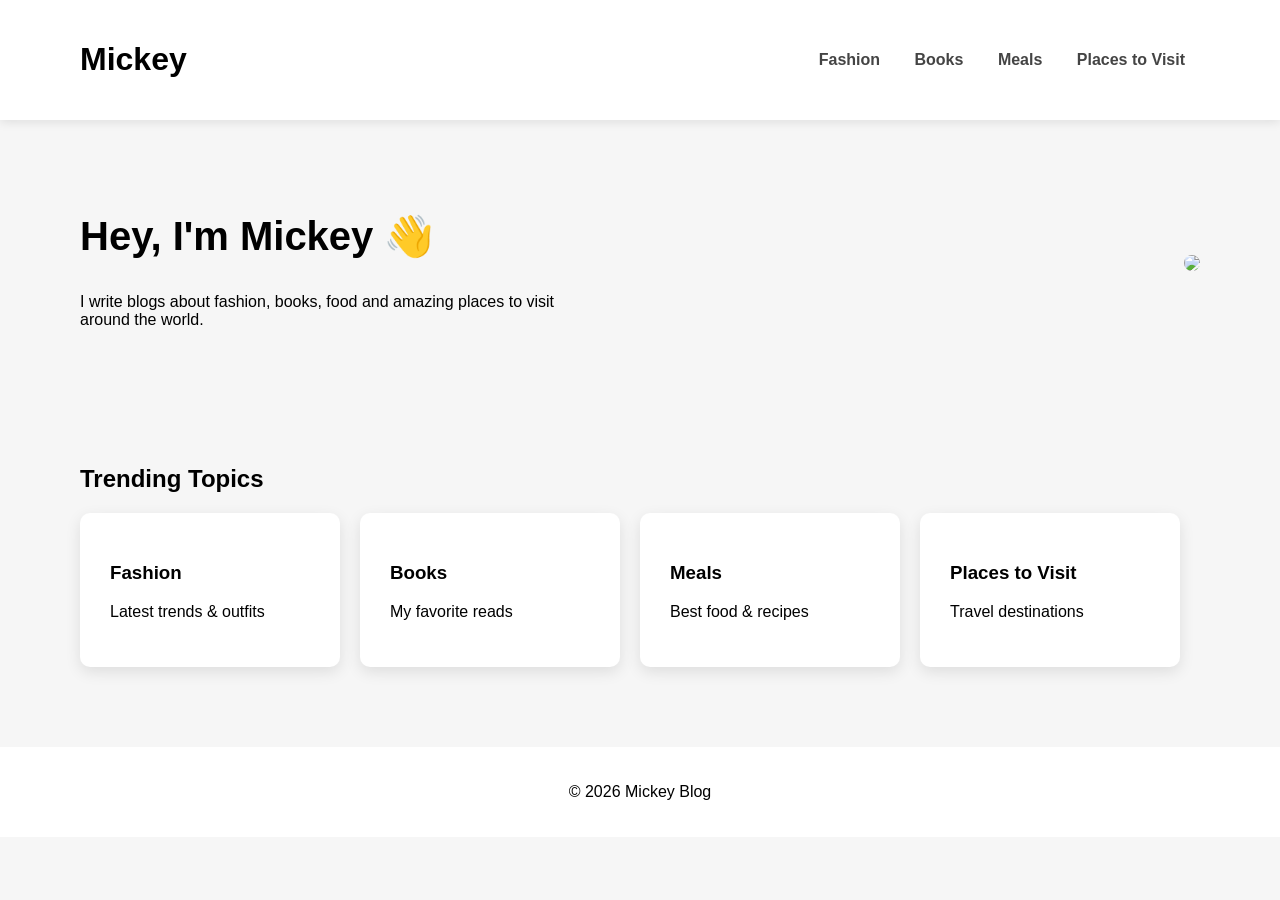
==== index.html @ 3126a3b8 "added new pages (fashion, books, meals, places)" ====
<!DOCTYPE html>
<html lang="en">
<head>
<meta charset="UTF-8">
<meta name="viewport" content="width=device-width, initial-scale=1.0">
<title>Mickey Blog</title>
<link rel="stylesheet" href="style.css">
</head>

<body>

<header>
<h1>Mickey</h1>

<nav>
<a href="fashion.html">Fashion</a>
<a href="books.html">Books</a>
<a href="meals.html">Meals</a>
<a href="places.html">Places to Visit</a>
</nav>

</header>

<section class="hero">

<div class="hero-text">
<h2>Hey, I'm Mickey 👋</h2>
<p>I write blogs about fashion, books, food and amazing places to visit around the world.</p>
</div>

<img src="https://picsum.photos/400/300">

</section>


<section class="categories">

<h2>Trending Topics</h2>

<div class="cards">

<a href="fashion.html" class="card">
<h3>Fashion</h3>
<p>Latest trends & outfits</p>
</a>

<a href="books.html" class="card">
<h3>Books</h3>
<p>My favorite reads</p>
</a>

<a href="meals.html" class="card">
<h3>Meals</h3>
<p>Best food & recipes</p>
</a>

<a href="places.html" class="card">
<h3>Places to Visit</h3>
<p>Travel destinations</p>
</a>

</div>

</section>

<footer>
<p>© 2026 Mickey Blog</p>
</footer>

</body>
</html>
---- style.css ----
body{
font-family: Arial;
margin:0;
background:#f6f6f6;
}

header{
display:flex;
justify-content:space-between;
align-items:center;
padding:20px 80px;
background:white;
box-shadow:0 2px 10px rgba(0,0,0,0.1);
}

nav a{
margin:0 15px;
text-decoration:none;
color:#444;
font-weight:bold;
}

nav a:hover{
color:#ff4b6e;
}

.hero{
display:flex;
justify-content:space-between;
align-items:center;
padding:60px 80px;
}

.hero img{
border-radius:10px;
}

.hero-text{
max-width:500px;
}

.hero-text h2{
font-size:40px;
}

.categories{
padding:40px 80px;
}

.cards{
display:flex;
gap:20px;
flex-wrap:wrap;
}

.card{
background:white;
padding:30px;
border-radius:10px;
width:200px;
text-decoration:none;
color:black;
box-shadow:0 5px 15px rgba(0,0,0,0.1);
transition:0.3s;
}

.card:hover{
transform:translateY(-5px);
background:#ffe7ec;
}

footer{
text-align:center;
padding:20px;
margin-top:40px;
background:white;
}
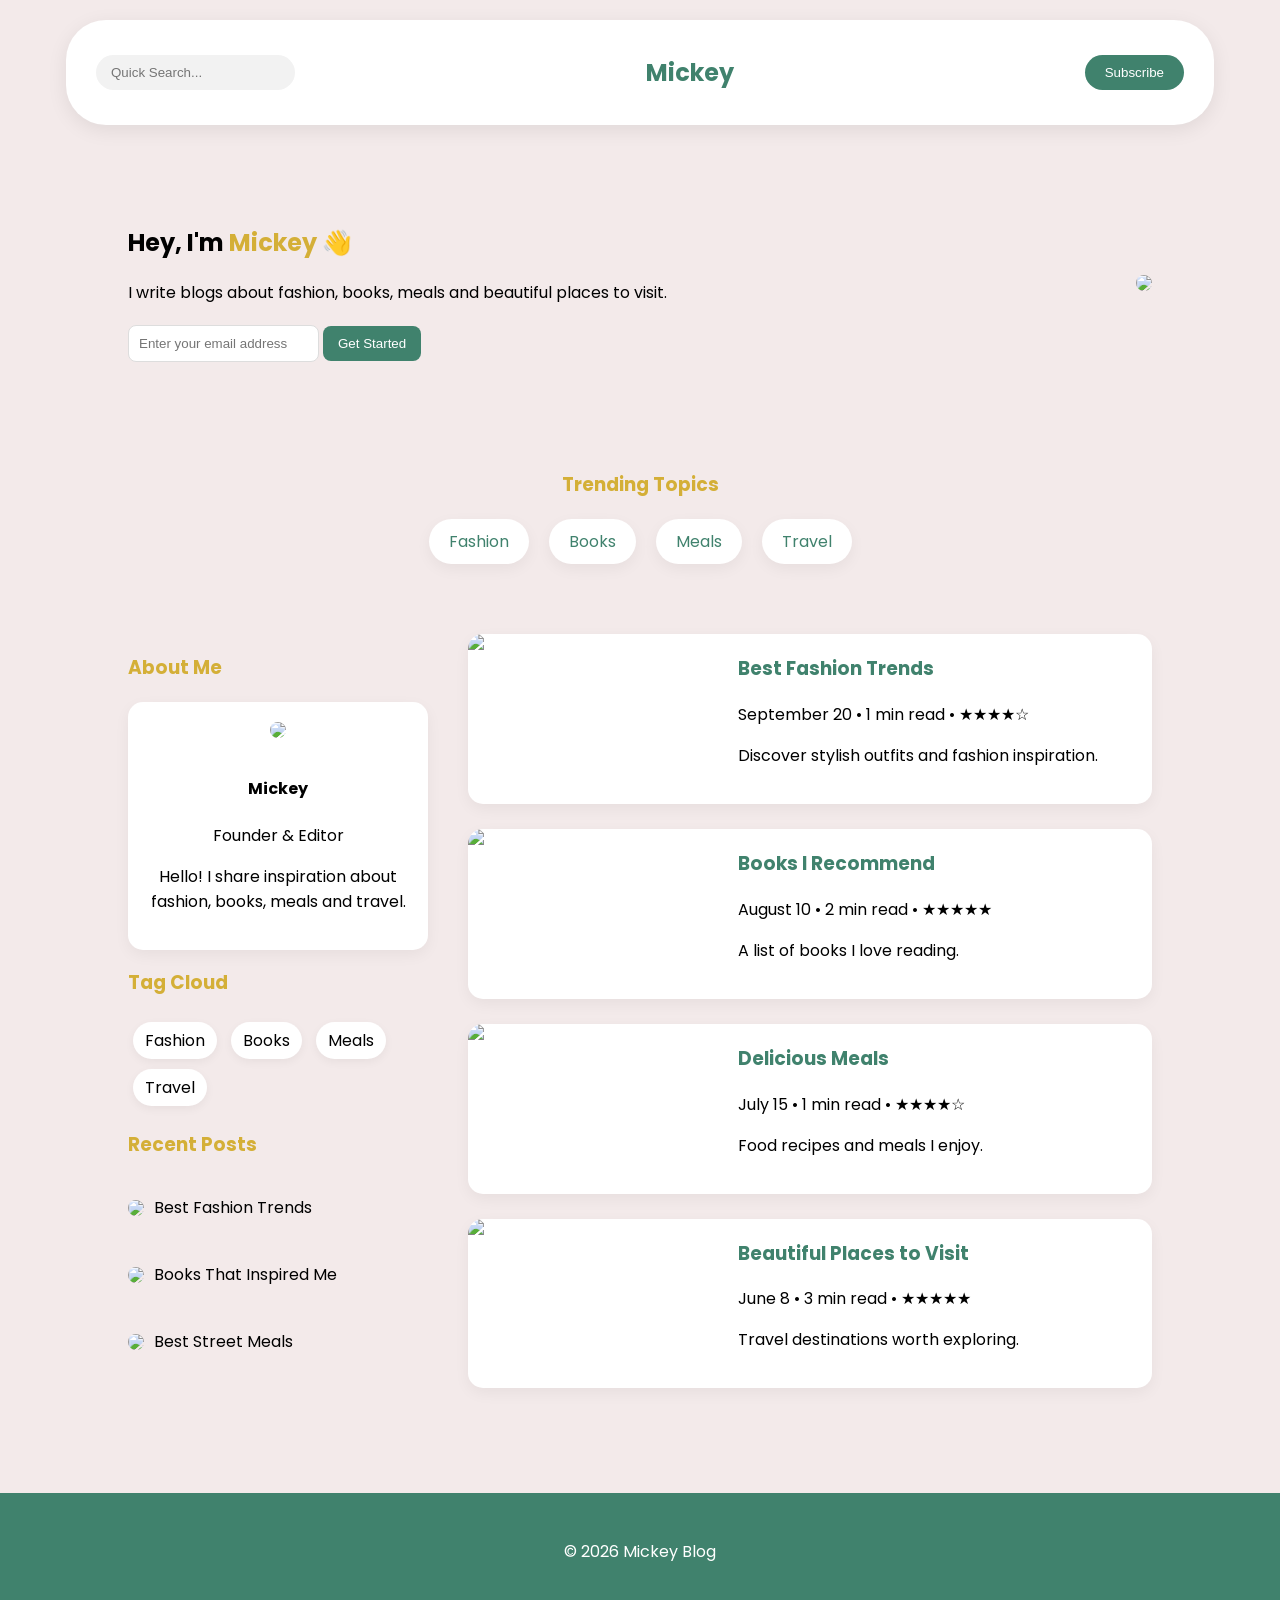
==== commit 551d2f12: "Updated blog pages" ====
--- a/index.html
+++ b/index.html
@@ -4,67 +4,222 @@
 <meta charset="UTF-8">
 <meta name="viewport" content="width=device-width, initial-scale=1.0">
 <title>Mickey Blog</title>
+
 <link rel="stylesheet" href="style.css">
+
+<link href="https://fonts.googleapis.com/css2?family=Poppins:wght@300;400;600&display=swap" rel="stylesheet">
+
 </head>
 
 <body>
 
-<header>
-<h1>Mickey</h1>
-
-<nav>
+<!-- NAVBAR -->
+
+<header class="navbar">
+
+<input class="search" placeholder="Quick Search...">
+
+<h2 class="logo">Mickey</h2>
+
+<button class="subscribe">Subscribe</button>
+
+</header>
+
+
+
+<!-- HERO SECTION -->
+
+<section class="hero">
+
+<div class="hero-text">
+
+<h1>Hey, I'm <span>Mickey</span> 👋</h1>
+
+<p>I write blogs about fashion, books, meals and beautiful places to visit.</p>
+
+<div class="email-box">
+
+<input placeholder="Enter your email address">
+
+<button>Get Started</button>
+
+</div>
+
+</div>
+
+<img src="https://picsum.photos/450/350">
+
+</section>
+
+
+
+<!-- TRENDING TOPICS -->
+
+<section class="trending">
+
+<h3 class="section-title">Trending Topics</h3>
+
+<div class="topics">
+
 <a href="fashion.html">Fashion</a>
 <a href="books.html">Books</a>
 <a href="meals.html">Meals</a>
-<a href="places.html">Places to Visit</a>
-</nav>
-
-</header>
-
-<section class="hero">
-
-<div class="hero-text">
-<h2>Hey, I'm Mickey 👋</h2>
-<p>I write blogs about fashion, books, food and amazing places to visit around the world.</p>
-</div>
-
-<img src="https://picsum.photos/400/300">
+<a href="places.html">Travel</a>
+
+</div>
 
 </section>
 
 
-<section class="categories">
-
-<h2>Trending Topics</h2>
-
-<div class="cards">
-
-<a href="fashion.html" class="card">
-<h3>Fashion</h3>
-<p>Latest trends & outfits</p>
-</a>
-
-<a href="books.html" class="card">
-<h3>Books</h3>
-<p>My favorite reads</p>
-</a>
-
-<a href="meals.html" class="card">
-<h3>Meals</h3>
-<p>Best food & recipes</p>
-</a>
-
-<a href="places.html" class="card">
-<h3>Places to Visit</h3>
-<p>Travel destinations</p>
-</a>
-
-</div>
-
-</section>
+
+<!-- MAIN CONTENT -->
+
+<div class="layout">
+
+
+
+<!-- SIDEBAR -->
+
+<aside>
+
+<h3 class="section-title">About Me</h3>
+
+<div class="about-card">
+
+<img src="https://picsum.photos/80">
+
+<h4>Mickey</h4>
+
+<p>Founder & Editor</p>
+
+<p>Hello! I share inspiration about fashion, books, meals and travel.</p>
+
+</div>
+
+
+
+<h3 class="section-title">Tag Cloud</h3>
+
+<div class="tags">
+
+<span>Fashion</span>
+<span>Books</span>
+<span>Meals</span>
+<span>Travel</span>
+
+</div>
+
+
+
+<h3 class="section-title">Recent Posts</h3>
+
+<div class="recent">
+
+<div class="recent-post">
+<img src="https://picsum.photos/60">
+<p>Best Fashion Trends</p>
+</div>
+
+<div class="recent-post">
+<img src="https://picsum.photos/61">
+<p>Books That Inspired Me</p>
+</div>
+
+<div class="recent-post">
+<img src="https://picsum.photos/62">
+<p>Best Street Meals</p>
+</div>
+
+</div>
+
+</aside>
+
+
+
+<!-- BLOG POSTS -->
+
+<main>
+
+<div class="post">
+
+<img src="https://picsum.photos/350/220">
+
+<div class="post-text">
+
+<h3>Best Fashion Trends</h3>
+
+<p>September 20 • 1 min read • ★★★★☆</p>
+
+<p>Discover stylish outfits and fashion inspiration.</p>
+
+</div>
+
+</div>
+
+
+
+<div class="post">
+
+<img src="https://picsum.photos/351/220">
+
+<div class="post-text">
+
+<h3>Books I Recommend</h3>
+
+<p>August 10 • 2 min read • ★★★★★</p>
+
+<p>A list of books I love reading.</p>
+
+</div>
+
+</div>
+
+
+
+<div class="post">
+
+<img src="https://picsum.photos/352/220">
+
+<div class="post-text">
+
+<h3>Delicious Meals</h3>
+
+<p>July 15 • 1 min read • ★★★★☆</p>
+
+<p>Food recipes and meals I enjoy.</p>
+
+</div>
+
+</div>
+
+
+
+<div class="post">
+
+<img src="https://picsum.photos/353/220">
+
+<div class="post-text">
+
+<h3>Beautiful Places to Visit</h3>
+
+<p>June 8 • 3 min read • ★★★★★</p>
+
+<p>Travel destinations worth exploring.</p>
+
+</div>
+
+</div>
+
+</main>
+
+</div>
+
+
 
 <footer>
+
 <p>© 2026 Mickey Blog</p>
+
 </footer>
 
 </body>
--- a/style.css
+++ b/style.css
@@ -1,77 +1,192 @@
 body{
-font-family: Arial;
+font-family:'Poppins',sans-serif;
+background:#f3eaea;
 margin:0;
-background:#f6f6f6;
 }
 
-header{
+
+
+/* NAVBAR */
+
+.navbar{
+background:white;
+margin:20px auto;
+width:85%;
+padding:15px 30px;
+border-radius:40px;
 display:flex;
 justify-content:space-between;
 align-items:center;
-padding:20px 80px;
-background:white;
-box-shadow:0 2px 10px rgba(0,0,0,0.1);
+box-shadow:0 5px 20px rgba(0,0,0,0.08);
 }
 
-nav a{
-margin:0 15px;
-text-decoration:none;
-color:#444;
-font-weight:bold;
+.logo{
+color:#40826D;
 }
 
-nav a:hover{
-color:#ff4b6e;
+.search{
+border:none;
+background:#f2f2f2;
+padding:10px 15px;
+border-radius:20px;
 }
+
+.subscribe{
+background:#40826D;
+color:white;
+border:none;
+padding:10px 20px;
+border-radius:20px;
+}
+
+
+
+/* HERO */
 
 .hero{
 display:flex;
 justify-content:space-between;
 align-items:center;
-padding:60px 80px;
+padding:60px 10%;
+}
+
+.hero span{
+color:#D4AF37;
 }
 
 .hero img{
 border-radius:10px;
 }
 
-.hero-text{
-max-width:500px;
+.email-box{
+margin-top:20px;
 }
 
-.hero-text h2{
-font-size:40px;
+.email-box input{
+padding:10px;
+border-radius:8px;
+border:1px solid #ddd;
 }
 
-.categories{
-padding:40px 80px;
+.email-box button{
+background:#40826D;
+color:white;
+border:none;
+padding:10px 15px;
+border-radius:8px;
 }
 
-.cards{
-display:flex;
-gap:20px;
-flex-wrap:wrap;
+
+
+/* TRENDING */
+
+.trending{
+text-align:center;
+padding:30px;
 }
 
-.card{
-background:white;
-padding:30px;
-border-radius:10px;
-width:200px;
-text-decoration:none;
-color:black;
-box-shadow:0 5px 15px rgba(0,0,0,0.1);
-transition:0.3s;
+.section-title{
+color:#D4AF37;
+margin-bottom:20px;
 }
 
-.card:hover{
-transform:translateY(-5px);
-background:#ffe7ec;
+.topics{
+display:flex;
+justify-content:center;
+gap:20px;
 }
+
+.topics a{
+background:white;
+padding:10px 20px;
+border-radius:25px;
+text-decoration:none;
+color:#40826D;
+box-shadow:0 5px 15px rgba(0,0,0,0.05);
+}
+
+
+
+/* MAIN LAYOUT */
+
+.layout{
+display:grid;
+grid-template-columns:300px 1fr;
+gap:40px;
+padding:40px 10%;
+}
+
+
+
+/* SIDEBAR */
+
+.about-card{
+background:white;
+padding:20px;
+border-radius:15px;
+text-align:center;
+box-shadow:0 5px 15px rgba(0,0,0,0.05);
+}
+
+.about-card img{
+border-radius:50%;
+margin-bottom:10px;
+}
+
+.tags span{
+background:white;
+padding:6px 12px;
+margin:5px;
+display:inline-block;
+border-radius:20px;
+box-shadow:0 3px 10px rgba(0,0,0,0.05);
+}
+
+.recent-post{
+display:flex;
+align-items:center;
+gap:10px;
+margin-bottom:10px;
+}
+
+.recent-post img{
+border-radius:8px;
+}
+
+
+
+/* POSTS */
+
+.post{
+display:flex;
+background:white;
+border-radius:15px;
+margin-bottom:25px;
+overflow:hidden;
+box-shadow:0 5px 15px rgba(0,0,0,0.05);
+}
+
+.post img{
+width:250px;
+}
+
+.post-text{
+padding:20px;
+}
+
+.post-text h3{
+margin-top:0;
+color:#40826D;
+}
+
+
+
+/* FOOTER */
 
 footer{
 text-align:center;
-padding:20px;
+padding:30px;
+background:#40826D;
+color:white;
 margin-top:40px;
-background:white;
 }
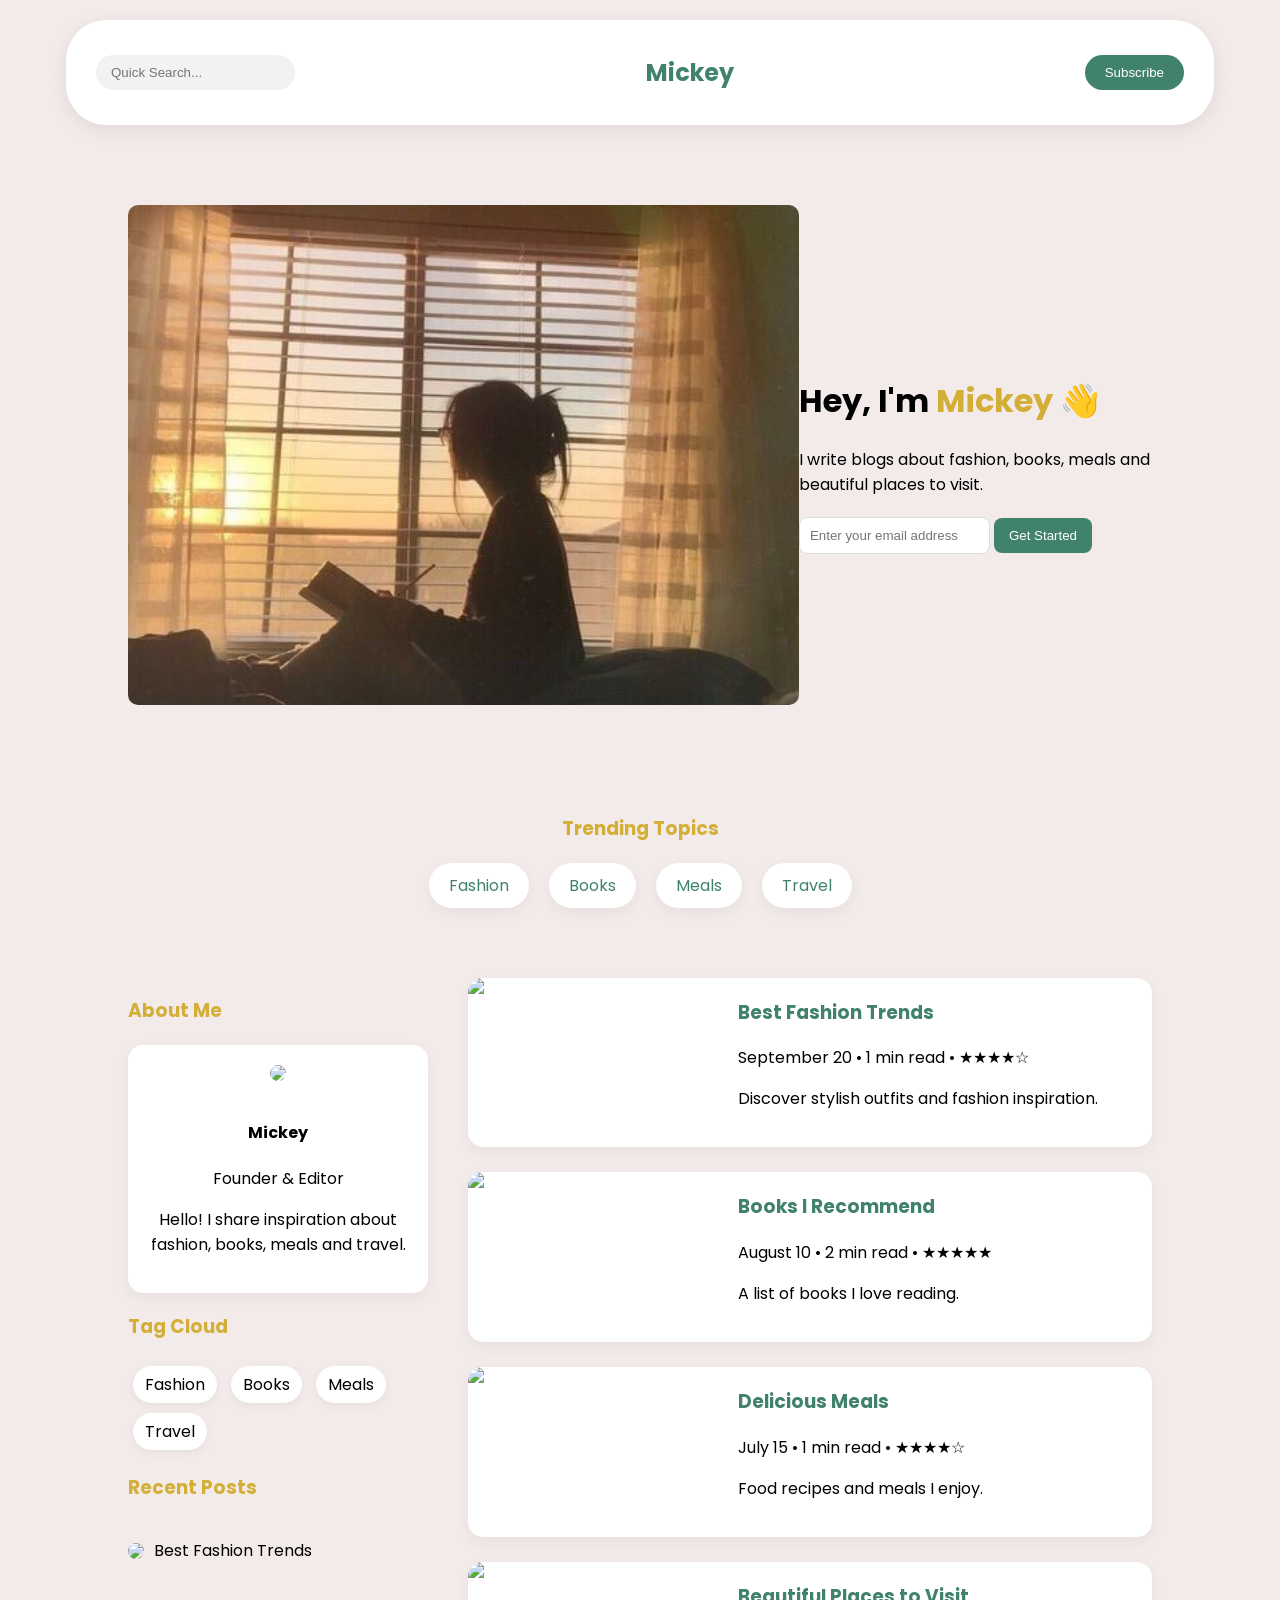
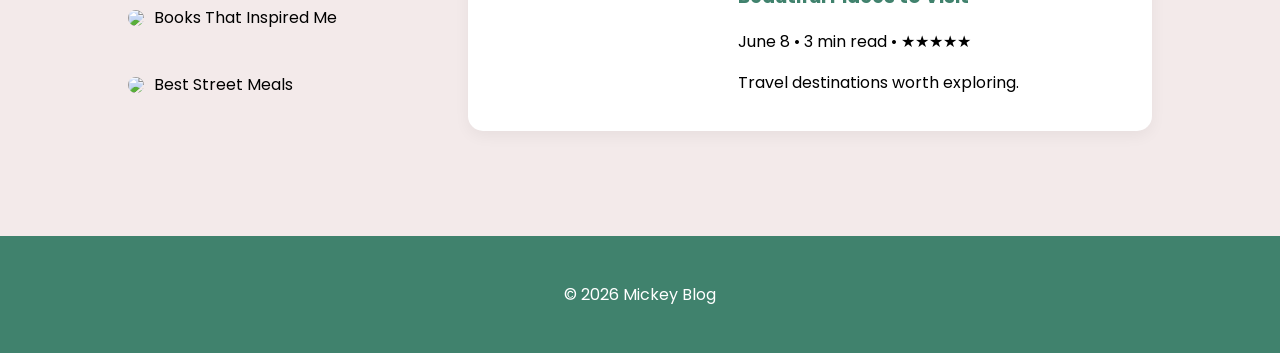
==== commit f93ac417: "Move frontend files to root" ====
--- a/index.html
+++ b/index.html
@@ -29,7 +29,10 @@
 
 <!-- HERO SECTION -->
 
-<section class="hero">
+
+<div class="hero">
+
+<img src="images/hero.jpg">
 
 <div class="hero-text">
 
@@ -47,9 +50,7 @@
 
 </div>
 
-<img src="https://picsum.photos/450/350">
-
-</section>
+</div>
 
 
 
--- a/style.css
+++ b/style.css
@@ -6,7 +6,7 @@
 
 
 
-/* NAVBAR */
+/* NAgutVBAR */
 
 .navbar{
 background:white;
@@ -43,6 +43,8 @@
 
 /* HERO */
 
+/* HERO SECTION */
+
 .hero{
 display:flex;
 justify-content:space-between;
@@ -55,6 +57,9 @@
 }
 
 .hero img{
+width:100%;
+height:500px;
+object-fit:cover;
 border-radius:10px;
 }
 
@@ -75,8 +80,6 @@
 padding:10px 15px;
 border-radius:8px;
 }
-
-
 
 /* TRENDING */
 
